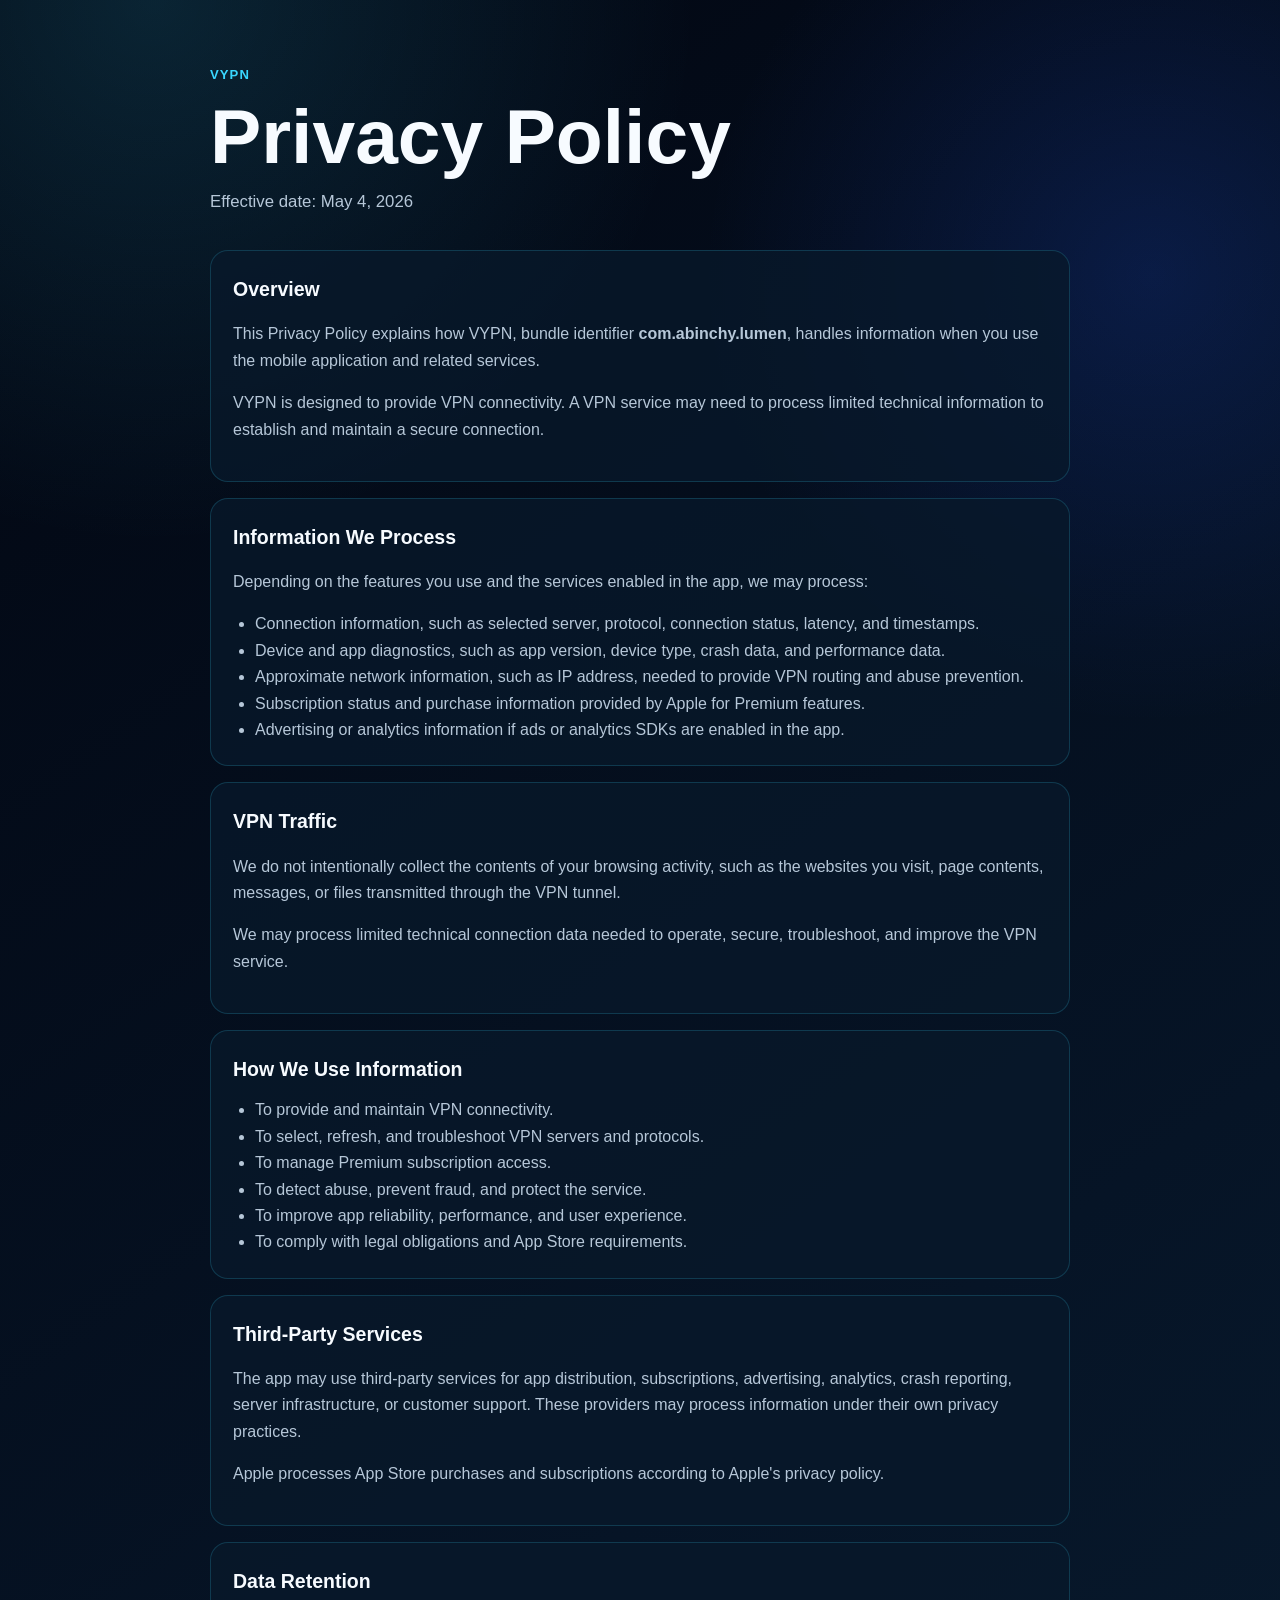
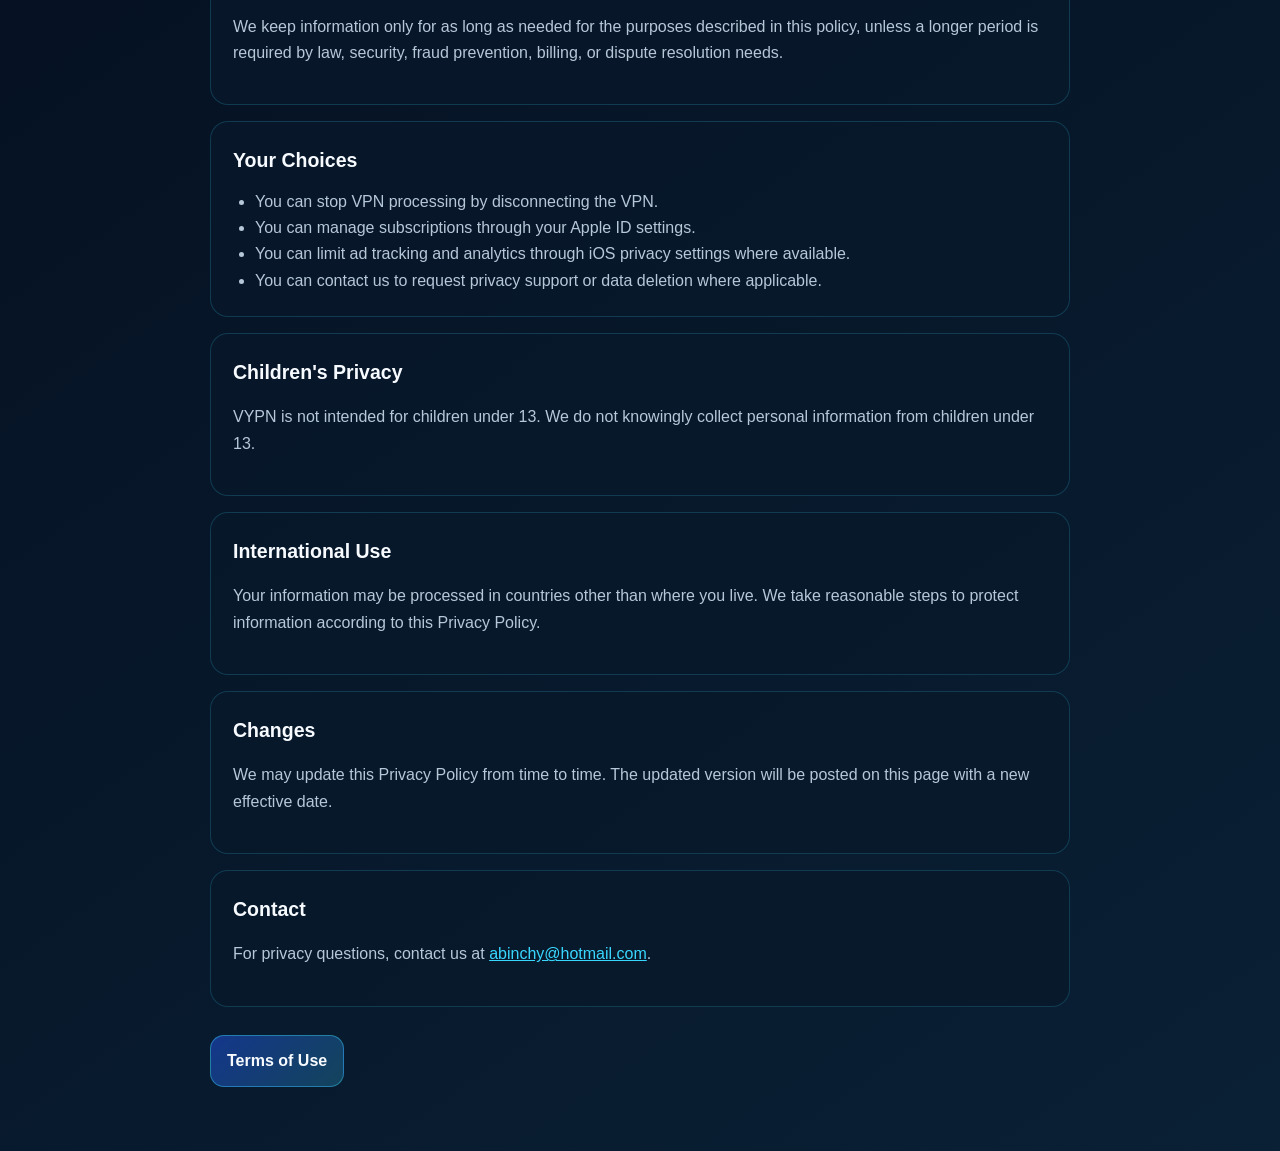
==== privacy.html @ 7ba95608 "Publish VYPN legal pages" ====
<!doctype html>
<html lang="en">
<head>
  <meta charset="utf-8">
  <meta name="viewport" content="width=device-width, initial-scale=1">
  <title>VYPN Privacy Policy</title>
  <meta name="description" content="Privacy Policy for VYPN.">
  <link rel="stylesheet" href="styles.css">
</head>
<body>
  <main class="page">
    <p class="eyebrow">VYPN</p>
    <h1>Privacy Policy</h1>
    <p class="meta">Effective date: May 4, 2026</p>

    <section>
      <h2>Overview</h2>
      <p>
        This Privacy Policy explains how VYPN, bundle identifier <strong>com.abinchy.lumen</strong>,
        handles information when you use the mobile application and related services.
      </p>
      <p>
        VYPN is designed to provide VPN connectivity. A VPN service may need to process limited
        technical information to establish and maintain a secure connection.
      </p>
    </section>

    <section>
      <h2>Information We Process</h2>
      <p>Depending on the features you use and the services enabled in the app, we may process:</p>
      <ul>
        <li>Connection information, such as selected server, protocol, connection status, latency, and timestamps.</li>
        <li>Device and app diagnostics, such as app version, device type, crash data, and performance data.</li>
        <li>Approximate network information, such as IP address, needed to provide VPN routing and abuse prevention.</li>
        <li>Subscription status and purchase information provided by Apple for Premium features.</li>
        <li>Advertising or analytics information if ads or analytics SDKs are enabled in the app.</li>
      </ul>
    </section>

    <section>
      <h2>VPN Traffic</h2>
      <p>
        We do not intentionally collect the contents of your browsing activity, such as the websites
        you visit, page contents, messages, or files transmitted through the VPN tunnel.
      </p>
      <p>
        We may process limited technical connection data needed to operate, secure, troubleshoot,
        and improve the VPN service.
      </p>
    </section>

    <section>
      <h2>How We Use Information</h2>
      <ul>
        <li>To provide and maintain VPN connectivity.</li>
        <li>To select, refresh, and troubleshoot VPN servers and protocols.</li>
        <li>To manage Premium subscription access.</li>
        <li>To detect abuse, prevent fraud, and protect the service.</li>
        <li>To improve app reliability, performance, and user experience.</li>
        <li>To comply with legal obligations and App Store requirements.</li>
      </ul>
    </section>

    <section>
      <h2>Third-Party Services</h2>
      <p>
        The app may use third-party services for app distribution, subscriptions, advertising,
        analytics, crash reporting, server infrastructure, or customer support. These providers may
        process information under their own privacy practices.
      </p>
      <p>
        Apple processes App Store purchases and subscriptions according to Apple&apos;s privacy policy.
      </p>
    </section>

    <section>
      <h2>Data Retention</h2>
      <p>
        We keep information only for as long as needed for the purposes described in this policy,
        unless a longer period is required by law, security, fraud prevention, billing, or dispute
        resolution needs.
      </p>
    </section>

    <section>
      <h2>Your Choices</h2>
      <ul>
        <li>You can stop VPN processing by disconnecting the VPN.</li>
        <li>You can manage subscriptions through your Apple ID settings.</li>
        <li>You can limit ad tracking and analytics through iOS privacy settings where available.</li>
        <li>You can contact us to request privacy support or data deletion where applicable.</li>
      </ul>
    </section>

    <section>
      <h2>Children&apos;s Privacy</h2>
      <p>
        VYPN is not intended for children under 13. We do not knowingly collect personal information
        from children under 13.
      </p>
    </section>

    <section>
      <h2>International Use</h2>
      <p>
        Your information may be processed in countries other than where you live. We take reasonable
        steps to protect information according to this Privacy Policy.
      </p>
    </section>

    <section>
      <h2>Changes</h2>
      <p>
        We may update this Privacy Policy from time to time. The updated version will be posted on
        this page with a new effective date.
      </p>
    </section>

    <section>
      <h2>Contact</h2>
      <p>
        For privacy questions, contact us at <a href="mailto:abinchy@hotmail.com">abinchy@hotmail.com</a>.
      </p>
    </section>

    <footer>
      <a href="terms.html">Terms of Use</a>
    </footer>
  </main>
</body>
</html>
---- styles.css ----
:root {
  color-scheme: dark;
  --bg: #020611;
  --panel: #08192b;
  --line: #1d4665;
  --text: #f7fbff;
  --soft: #b6c7d8;
  --muted: #7f94a8;
  --cyan: #39d7ff;
  --green: #16c98b;
}

* {
  box-sizing: border-box;
}

body {
  margin: 0;
  background:
    radial-gradient(circle at 12% 0%, rgba(57, 215, 255, 0.14), transparent 34rem),
    radial-gradient(circle at 90% 10%, rgba(36, 91, 255, 0.18), transparent 28rem),
    linear-gradient(145deg, #020611, #061426 54%, #0a2035);
  color: var(--text);
  font-family: -apple-system, BlinkMacSystemFont, "Segoe UI", sans-serif;
  line-height: 1.65;
  min-height: 100vh;
}

a {
  color: var(--cyan);
}

.page {
  width: min(860px, calc(100% - 40px));
  margin: 0 auto;
  padding: 64px 0;
}

.hero {
  min-height: 100vh;
  display: grid;
  align-content: center;
}

.eyebrow {
  color: var(--cyan);
  font-size: 0.82rem;
  font-weight: 800;
  letter-spacing: 0.08em;
  margin: 0 0 12px;
  text-transform: uppercase;
}

h1 {
  font-size: clamp(2.5rem, 7vw, 4.8rem);
  line-height: 1;
  margin: 0 0 14px;
}

h2 {
  color: var(--text);
  font-size: 1.22rem;
  margin: 0 0 12px;
}

.meta,
.lead {
  color: var(--soft);
  font-size: 1.05rem;
  margin: 0 0 34px;
}

section {
  background: rgba(8, 25, 43, 0.78);
  border: 1px solid rgba(57, 215, 255, 0.18);
  border-radius: 18px;
  margin: 16px 0;
  padding: 22px;
}

p,
li {
  color: var(--soft);
}

ul {
  margin: 0;
  padding-left: 22px;
}

.links {
  display: flex;
  flex-wrap: wrap;
  gap: 12px;
}

.links a,
footer a {
  background: linear-gradient(135deg, rgba(36, 91, 255, 0.45), rgba(57, 215, 255, 0.22));
  border: 1px solid rgba(57, 215, 255, 0.42);
  border-radius: 14px;
  color: var(--text);
  display: inline-block;
  font-weight: 800;
  padding: 12px 16px;
  text-decoration: none;
}

footer {
  margin-top: 28px;
}
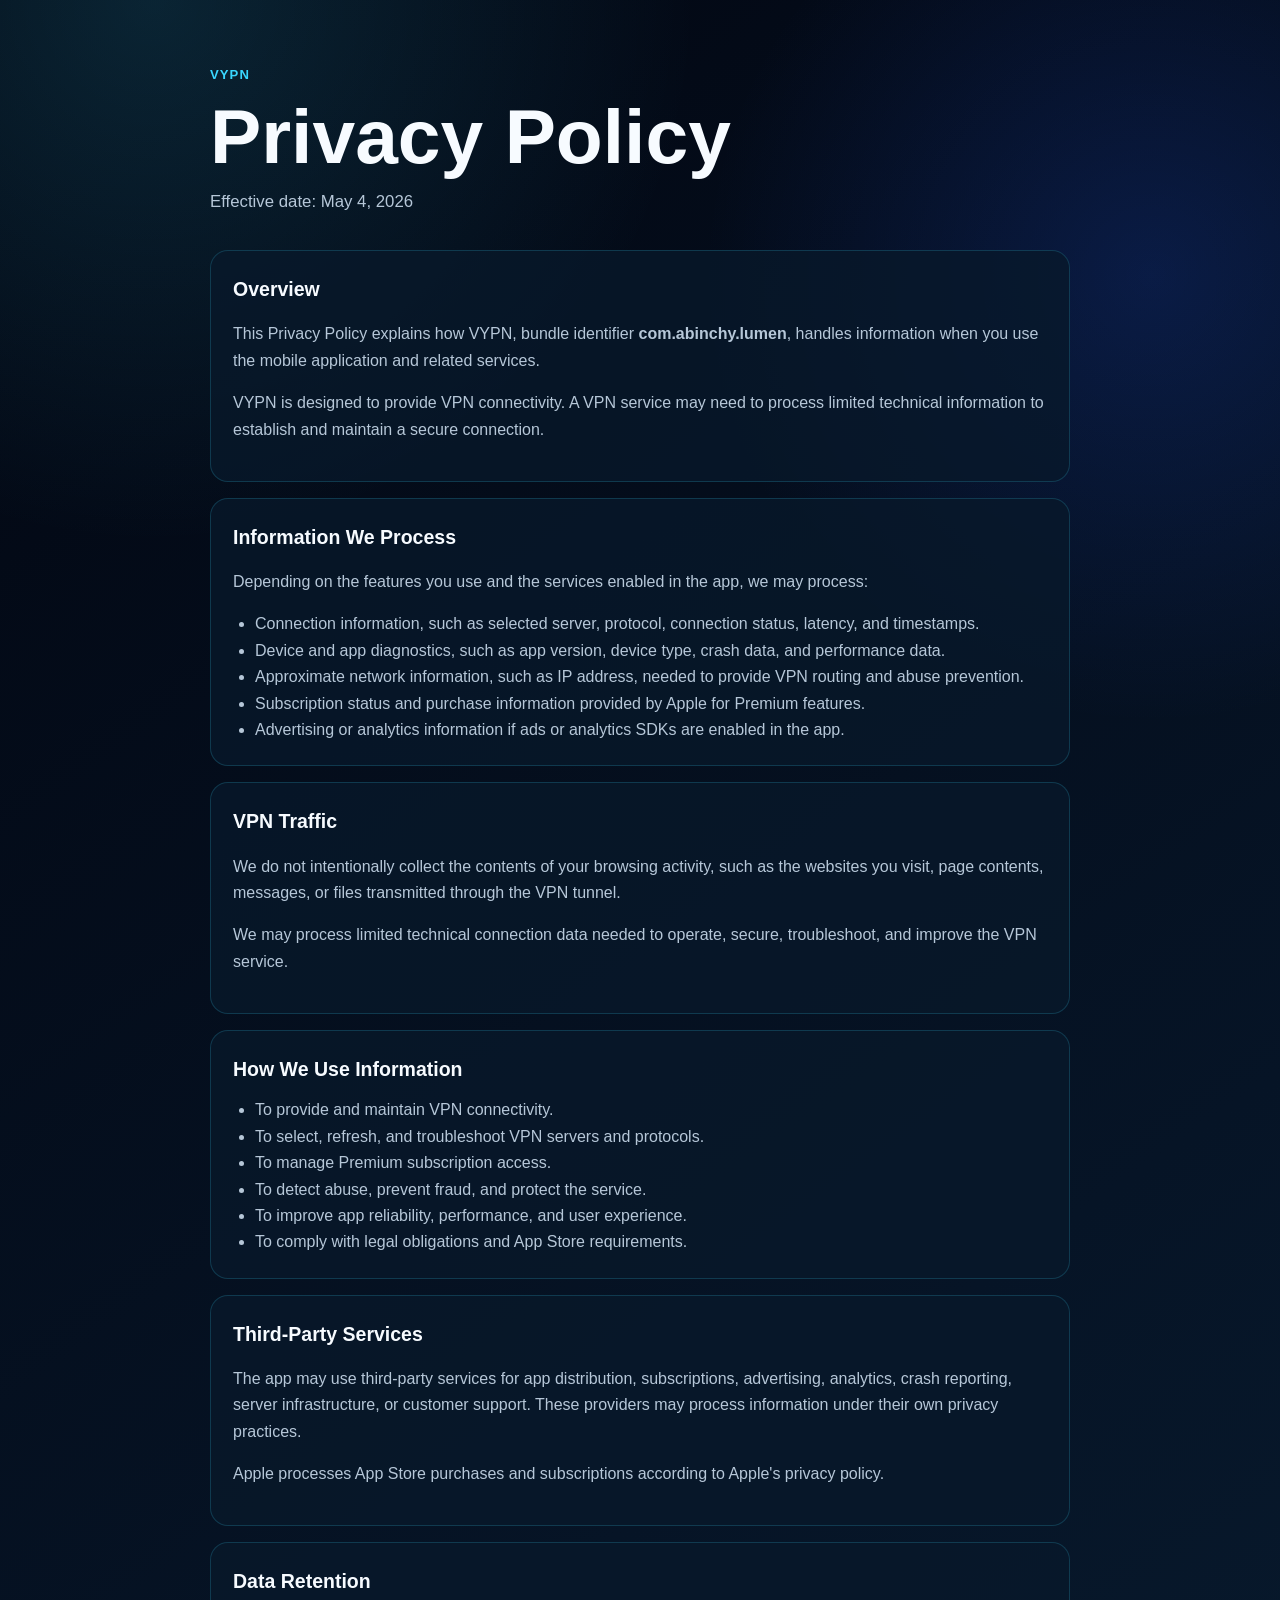
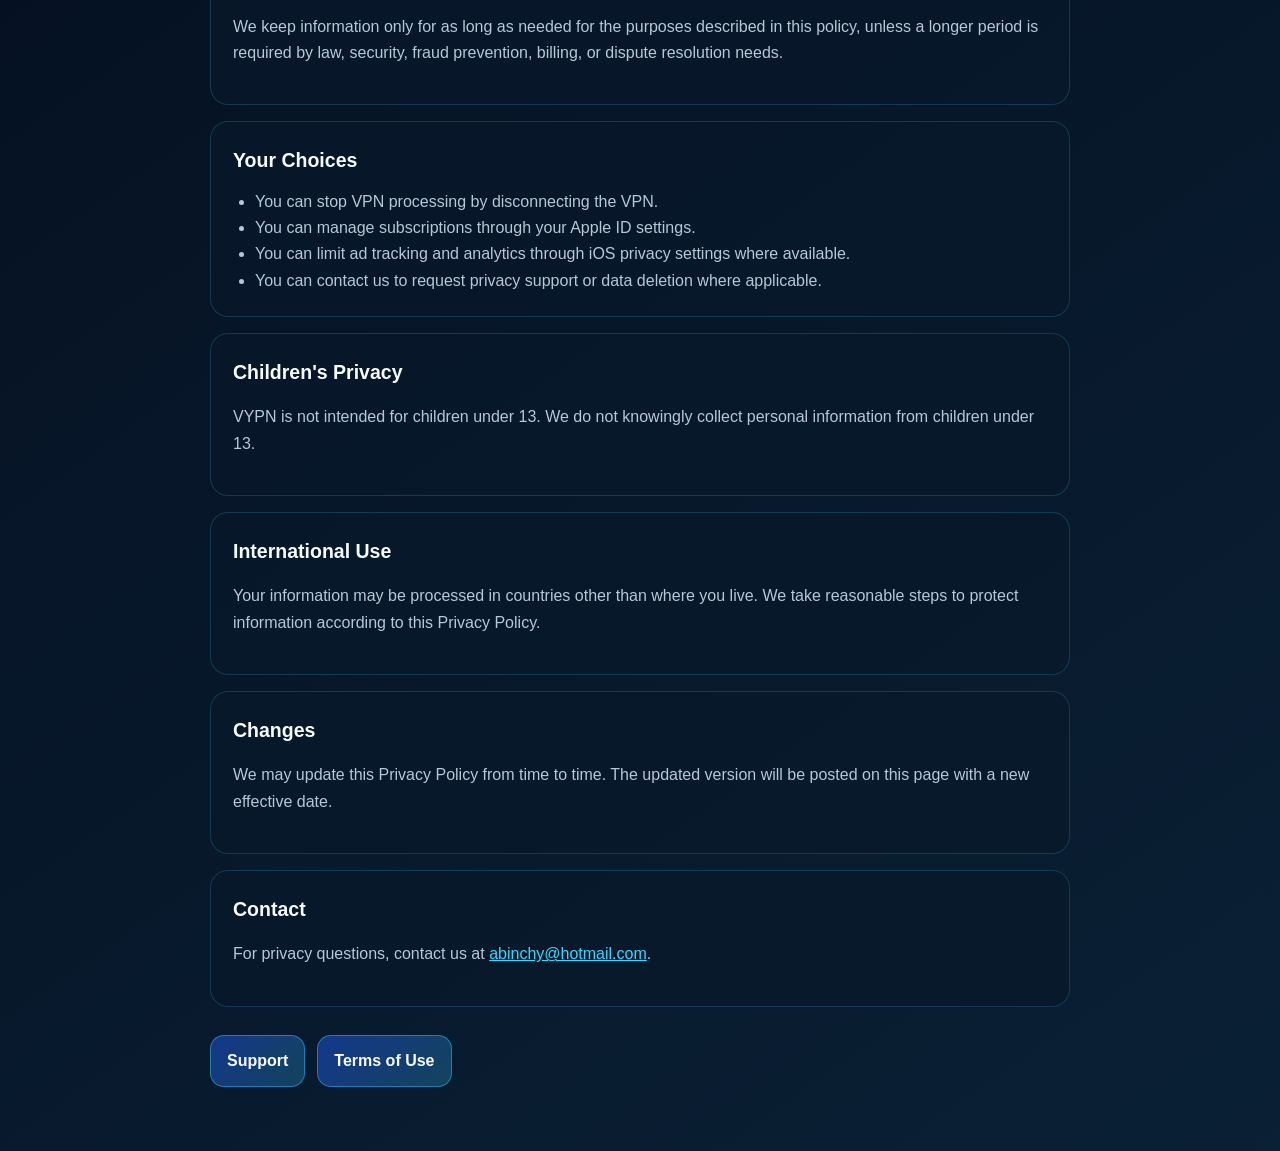
==== commit 44dee772: "Add VYPN support page" ====
--- a/privacy.html
+++ b/privacy.html
@@ -124,6 +124,7 @@
     </section>
 
     <footer>
+      <a href="support.html">Support</a>
       <a href="terms.html">Terms of Use</a>
     </footer>
   </main>
--- a/styles.css
+++ b/styles.css
@@ -107,5 +107,8 @@
 }
 
 footer {
+  display: flex;
+  flex-wrap: wrap;
+  gap: 12px;
   margin-top: 28px;
 }
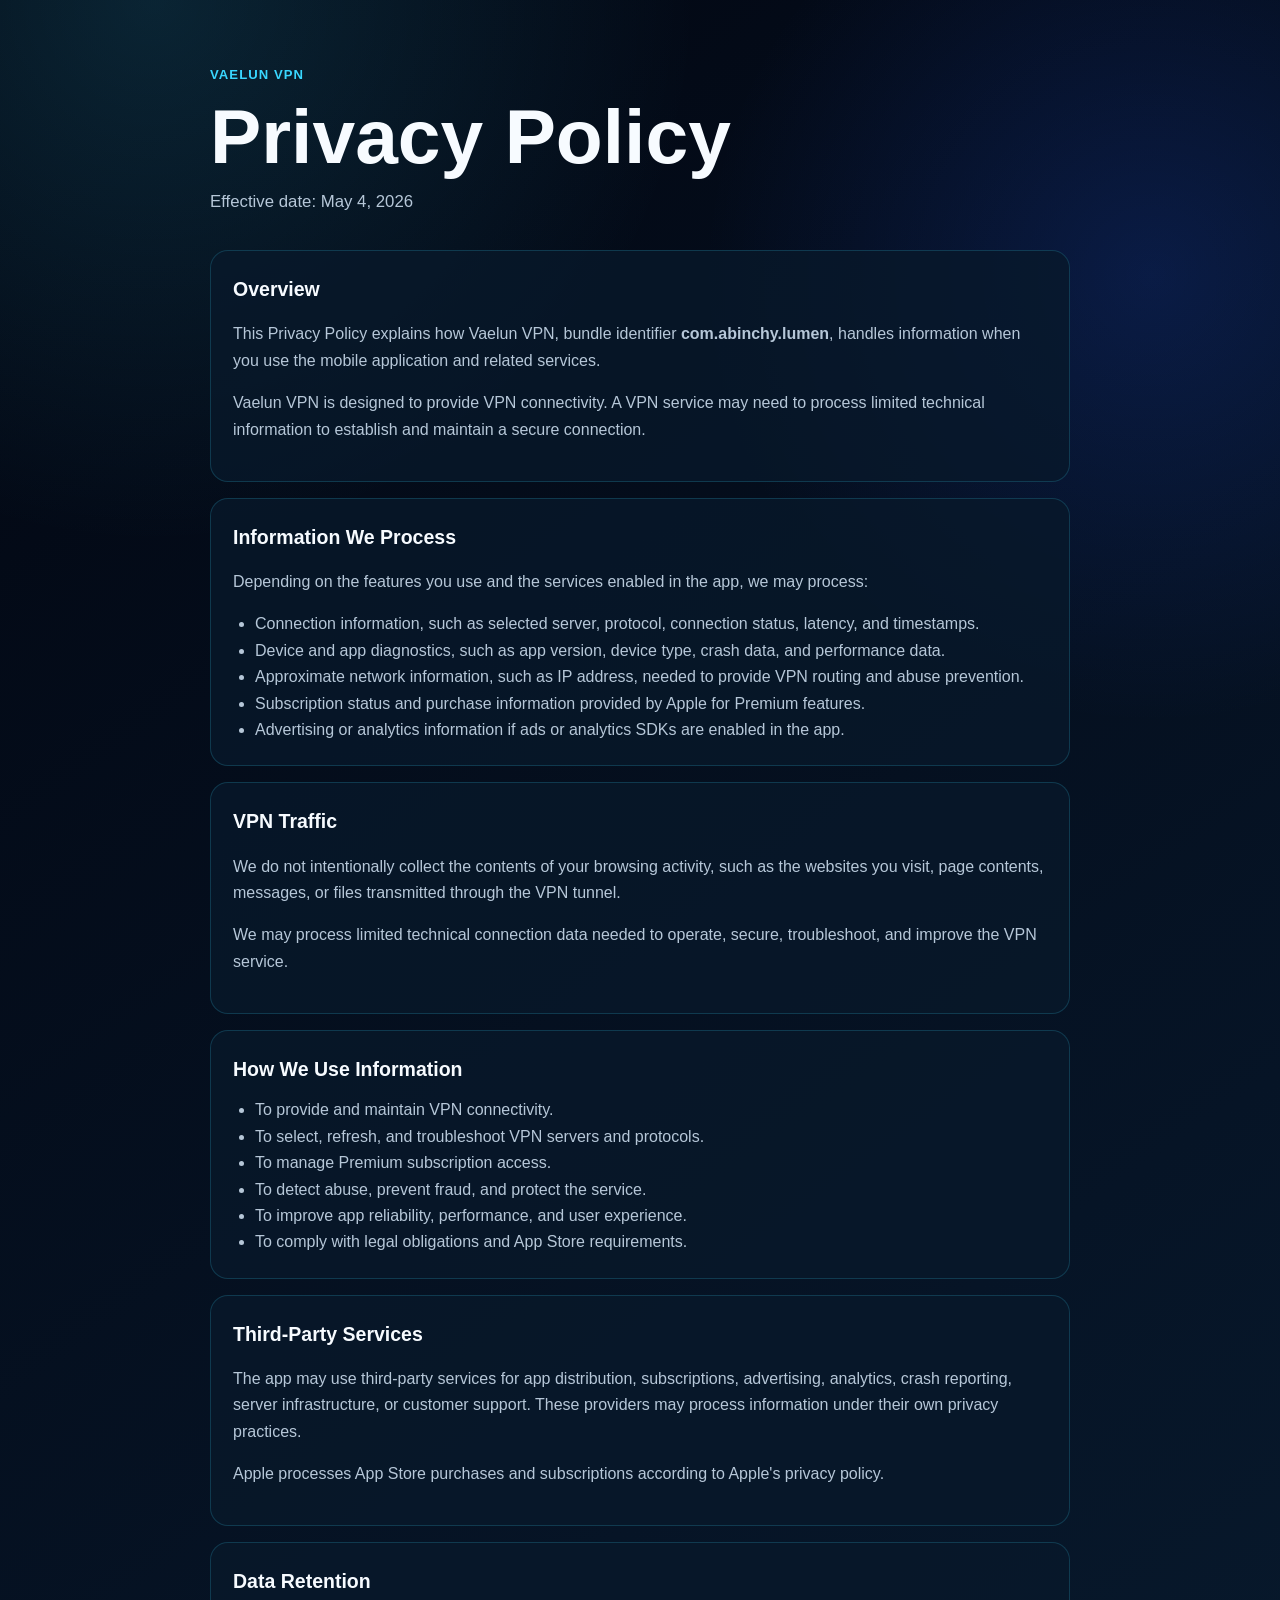
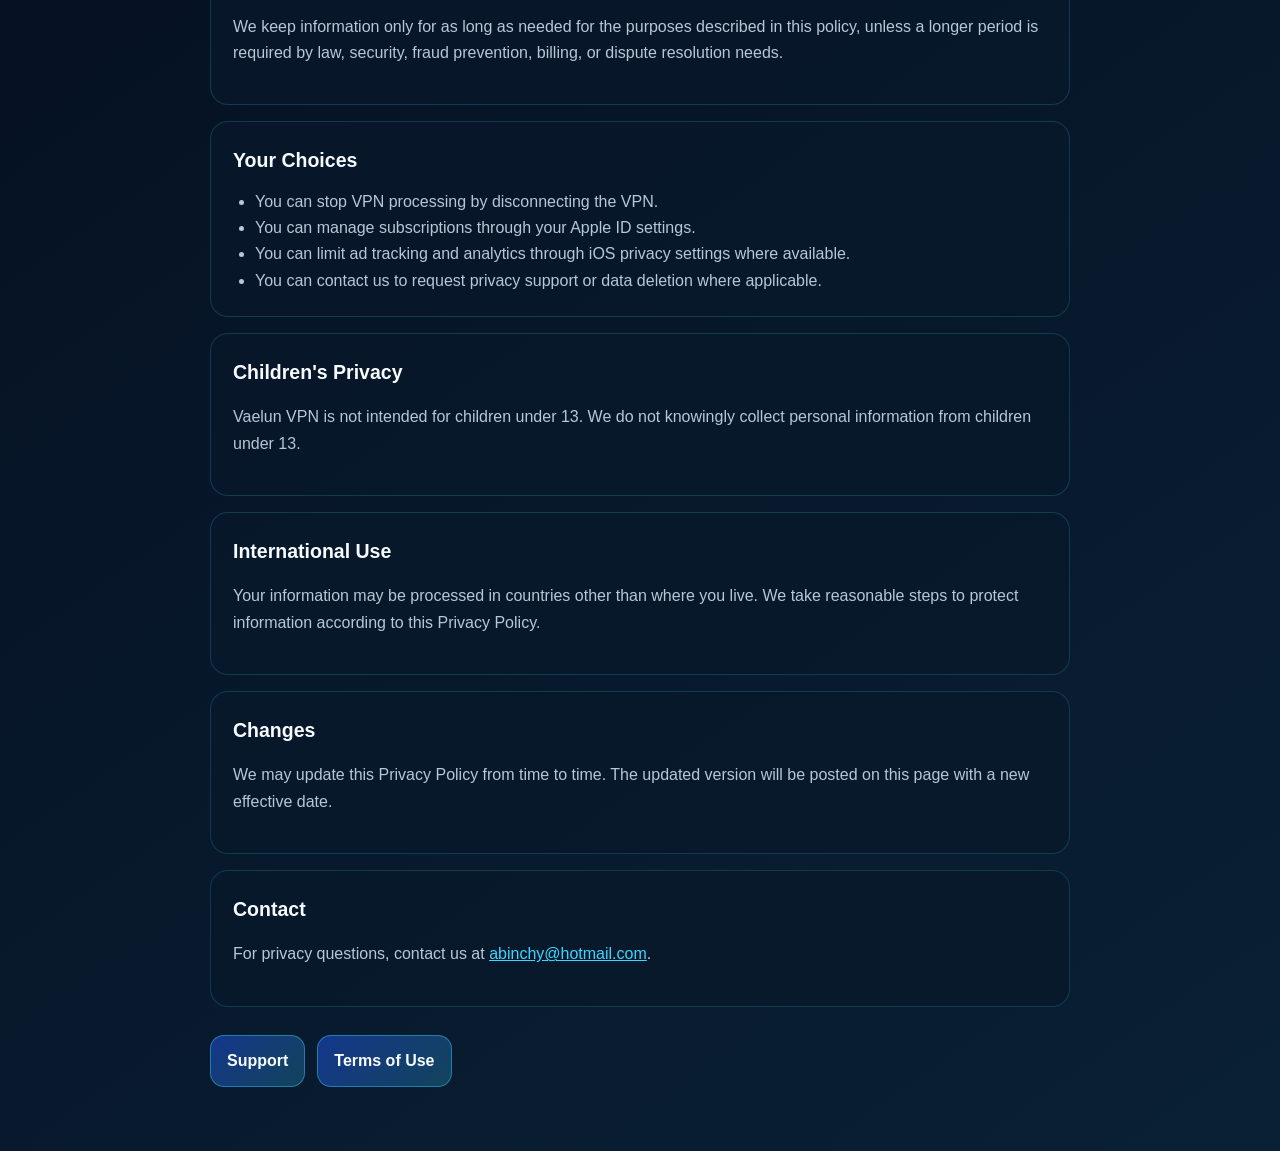
==== commit b8e3b9de: "Rename legal pages to Vaelun VPN" ====
--- a/privacy.html
+++ b/privacy.html
@@ -3,24 +3,24 @@
 <head>
   <meta charset="utf-8">
   <meta name="viewport" content="width=device-width, initial-scale=1">
-  <title>VYPN Privacy Policy</title>
-  <meta name="description" content="Privacy Policy for VYPN.">
+  <title>Vaelun VPN Privacy Policy</title>
+  <meta name="description" content="Privacy Policy for Vaelun VPN.">
   <link rel="stylesheet" href="styles.css">
 </head>
 <body>
   <main class="page">
-    <p class="eyebrow">VYPN</p>
+    <p class="eyebrow">Vaelun VPN</p>
     <h1>Privacy Policy</h1>
     <p class="meta">Effective date: May 4, 2026</p>
 
     <section>
       <h2>Overview</h2>
       <p>
-        This Privacy Policy explains how VYPN, bundle identifier <strong>com.abinchy.lumen</strong>,
+        This Privacy Policy explains how Vaelun VPN, bundle identifier <strong>com.abinchy.lumen</strong>,
         handles information when you use the mobile application and related services.
       </p>
       <p>
-        VYPN is designed to provide VPN connectivity. A VPN service may need to process limited
+        Vaelun VPN is designed to provide VPN connectivity. A VPN service may need to process limited
         technical information to establish and maintain a secure connection.
       </p>
     </section>
@@ -95,7 +95,7 @@
     <section>
       <h2>Children&apos;s Privacy</h2>
       <p>
-        VYPN is not intended for children under 13. We do not knowingly collect personal information
+        Vaelun VPN is not intended for children under 13. We do not knowingly collect personal information
         from children under 13.
       </p>
     </section>
